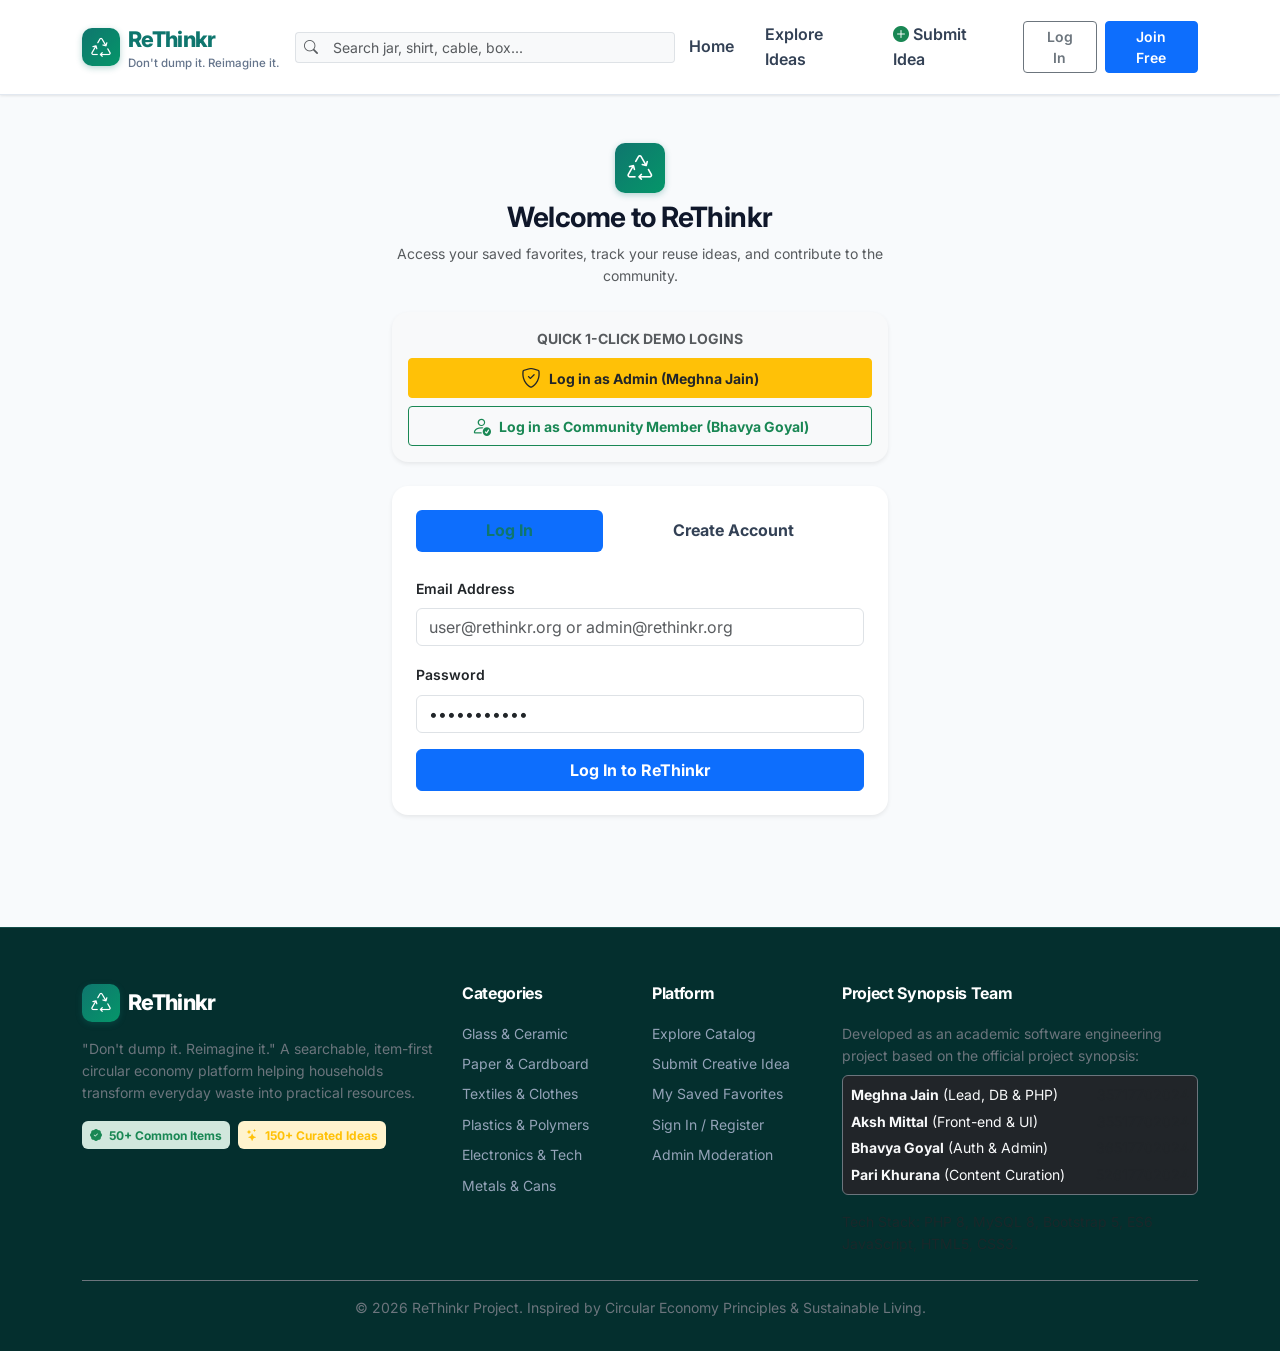
==== admin.html @ eb517bd3 "Initial commit: ReThinkr circular economy platform based on synopsis" ====
<!DOCTYPE html>
<html lang="en">
<head>
  <meta charset="UTF-8">
  <meta name="viewport" content="width=device-width, initial-scale=1.0">
  <title>ReThinkr - Don't dump it. Reimagine it.</title>
  <!-- Bootstrap 5 CSS -->
  <link href="https://cdn.jsdelivr.net/npm/bootstrap@5.3.2/dist/css/bootstrap.min.css" rel="stylesheet">
  <!-- Bootstrap Icons -->
  <link href="https://cdn.jsdelivr.net/npm/bootstrap-icons@1.11.3/font/bootstrap-icons.min.css" rel="stylesheet">
  <!-- Google Fonts: Inter -->
  <link rel="preconnect" href="https://fonts.googleapis.com">
  <link rel="preconnect" href="https://fonts.gstatic.com" crossorigin>
  <link href="https://fonts.googleapis.com/css2?family=Inter:wght@400;500;600;700;800&display=swap" rel="stylesheet">
  <!-- Custom Stylesheet -->
  <link rel="stylesheet" href="assets/css/style.css">
</head>
<body>

  <!-- Navigation Bar -->
  <nav class="navbar navbar-expand-lg navbar-rethinkr">
    <div class="container">
      <a class="navbar-brand d-flex align-items-center gap-2 text-decoration-none" href="index.html">
        <div class="brand-badge"><i class="bi bi-recycle"></i></div>
        <div>
          <span class="brand-title">ReThinkr</span>
          <span class="brand-tagline">Don't dump it. Reimagine it.</span>
        </div>
      </a>

      <button class="navbar-toggler" type="button" data-bs-toggle="collapse" data-bs-target="#navbarMain">
        <span class="navbar-toggler-icon"></span>
      </button>

      <div class="collapse navbar-collapse" id="navbarMain">
        <!-- Center Autocomplete Search Bar -->
        <div class="mx-auto my-2 my-lg-0 position-relative" style="max-width: 380px; width: 100%;">
          <div class="input-group input-group-sm">
            <span class="input-group-text bg-light border-end-0 text-muted"><i class="bi bi-search"></i></span>
            <input type="text" id="global-search-input" class="form-control bg-light border-start-0" placeholder="Search jar, shirt, cable, box..." autocomplete="off">
          </div>
          <div id="global-search-dropdown" class="autocomplete-dropdown"></div>
        </div>

        <ul class="navbar-nav ms-auto align-items-lg-center gap-1">
          <li class="nav-item">
            <a class="nav-link " href="index.html">Home</a>
          </li>
          <li class="nav-item">
            <a class="nav-link " href="search.html">Explore Ideas</a>
          </li>
          <li class="nav-item">
            <a class="nav-link " href="submit.html">
              <i class="bi bi-plus-circle-fill text-success me-1"></i>Submit Idea
            </a>
          </li>
          <li class="nav-item ms-lg-2 mt-2 mt-lg-0" id="nav-user-area">
            <!-- Populated dynamically by app.js -->
            <a href="login.html" class="btn btn-outline-secondary btn-sm px-3 fw-semibold">Log In</a>
          </li>
        </ul>
      </div>
    </div>
  </nav>
  <main>

  <div class="bg-white border-bottom py-4">
    <div class="container">
      <div class="d-flex justify-content-between align-items-center">
        <div>
          <span class="badge bg-warning text-dark fw-bold mb-1"><i class="bi bi-shield-check me-1"></i> Admin & Moderation Panel</span>
          <h2 class="fw-bold mb-0">System Dashboard & Quality Control</h2>
        </div>
        <a href="index.html" class="btn btn-outline-secondary btn-sm"><i class="bi bi-arrow-left me-1"></i> Back to Site</a>
      </div>
    </div>
  </div>

  <div class="container py-4">
    <!-- Stat Widgets -->
    <div class="row g-3 mb-4">
      <div class="col-6 col-lg-3">
        <div class="stat-widget">
          <div class="stat-widget-icon bg-primary-subtle text-primary">
            <i class="bi bi-box-seam"></i>
          </div>
          <div>
            <h3 class="fw-bold mb-0" id="admin-stat-items">52</h3>
            <span class="text-muted small">Cataloged Items</span>
          </div>
        </div>
      </div>

      <div class="col-6 col-lg-3">
        <div class="stat-widget">
          <div class="stat-widget-icon bg-success-subtle text-success">
            <i class="bi bi-lightbulb"></i>
          </div>
          <div>
            <h3 class="fw-bold mb-0" id="admin-stat-ideas">156</h3>
            <span class="text-muted small">Approved Ideas</span>
          </div>
        </div>
      </div>

      <div class="col-6 col-lg-3">
        <div class="stat-widget">
          <div class="stat-widget-icon bg-warning-subtle text-warning">
            <i class="bi bi-hourglass-split"></i>
          </div>
          <div>
            <h3 class="fw-bold mb-0" id="admin-stat-pending">0</h3>
            <span class="text-muted small">Pending Review</span>
          </div>
        </div>
      </div>

      <div class="col-6 col-lg-3">
        <div class="stat-widget">
          <div class="stat-widget-icon bg-info-subtle text-info">
            <i class="bi bi-people"></i>
          </div>
          <div>
            <h3 class="fw-bold mb-0">420+</h3>
            <span class="text-muted small">Registered Users</span>
          </div>
        </div>
      </div>
    </div>

    <div class="row g-4">
      <!-- Moderation Queue -->
      <div class="col-lg-8">
        <div class="card border-0 shadow-sm rounded-4 p-4">
          <div class="d-flex justify-content-between align-items-center mb-3">
            <h5 class="fw-bold mb-0"><i class="bi bi-check2-circle text-warning me-2"></i>Community Moderation Queue</h5>
            <span class="badge bg-light text-dark border">Agile Review</span>
          </div>
          <p class="text-muted small mb-3">
            Review user-submitted reuse and repair ideas. Once approved, the idea becomes immediately live and searchable across all filters.
          </p>
          <div id="admin-moderation-queue">
            <!-- Rendered dynamically by app.js -->
          </div>
        </div>
      </div>

      <!-- Category Breakdown & Catalog Stats -->
      <div class="col-lg-4">
        <div class="card border-0 shadow-sm rounded-4 p-4 mb-4">
          <h5 class="fw-bold mb-3"><i class="bi bi-pie-chart text-primary me-2"></i>Category Distribution</h5>
          <div id="admin-category-dist">
            <!-- Progress bars rendered by app.js -->
          </div>
        </div>

        <div class="card border-0 shadow-sm rounded-4 p-4 bg-light">
          <h6 class="fw-bold mb-2"><i class="bi bi-info-circle me-1"></i> Project Synopsis Note</h6>
          <p class="small text-muted mb-0">
            Meghna Jain (Project Lead), Aksh Mittal (Front End), Bhavya Goyal (Auth & Moderation), and Pari Khurana (Curated Database). Module 6: Admin & Moderation handles item management and approves/rejects submissions.
          </p>
        </div>
      </div>
    </div>
  </div>

  </main>

  <!-- Footer -->
  <footer class="footer-rethinkr">
    <div class="container">
      <div class="row g-4 mb-4">
        <div class="col-lg-4">
          <div class="d-flex align-items-center gap-2 mb-3">
            <div class="brand-badge"><i class="bi bi-recycle"></i></div>
            <span class="brand-title text-white">ReThinkr</span>
          </div>
          <p class="text-secondary small mb-3">
            "Don't dump it. Reimagine it." A searchable, item-first circular economy platform helping households transform everyday waste into practical resources.
          </p>
          <div class="d-flex gap-2">
            <span class="badge bg-success-subtle text-success p-2"><i class="bi bi-patch-check-fill me-1"></i> 50+ Common Items</span>
            <span class="badge bg-warning-subtle text-warning p-2"><i class="bi bi-stars me-1"></i> 150+ Curated Ideas</span>
          </div>
        </div>

        <div class="col-6 col-md-3 col-lg-2">
          <h6>Categories</h6>
          <ul class="list-unstyled small">
            <li class="mb-2"><a href="search.html?category=glass">Glass & Ceramic</a></li>
            <li class="mb-2"><a href="search.html?category=paper">Paper & Cardboard</a></li>
            <li class="mb-2"><a href="search.html?category=textiles">Textiles & Clothes</a></li>
            <li class="mb-2"><a href="search.html?category=plastics">Plastics & Polymers</a></li>
            <li class="mb-2"><a href="search.html?category=electronics">Electronics & Tech</a></li>
            <li class="mb-2"><a href="search.html?category=metals">Metals & Cans</a></li>
          </ul>
        </div>

        <div class="col-6 col-md-3 col-lg-2">
          <h6>Platform</h6>
          <ul class="list-unstyled small">
            <li class="mb-2"><a href="search.html">Explore Catalog</a></li>
            <li class="mb-2"><a href="submit.html">Submit Creative Idea</a></li>
            <li class="mb-2"><a href="profile.html">My Saved Favorites</a></li>
            <li class="mb-2"><a href="login.html">Sign In / Register</a></li>
            <li class="mb-2"><a href="admin.html">Admin Moderation</a></li>
          </ul>
        </div>

        <div class="col-lg-4">
          <h6>Project Synopsis Team</h6>
          <p class="text-secondary small mb-2">Developed as an academic software engineering project based on the official project synopsis:</p>
          <div class="card bg-dark border-secondary p-2 small text-light mb-3">
            <div class="d-flex justify-content-between mb-1">
              <span><b>Meghna Jain</b> (Lead, DB & PHP)</span>
              <span class="text-muted">35717702024</span>
            </div>
            <div class="d-flex justify-content-between mb-1">
              <span><b>Aksh Mittal</b> (Front-end & UI)</span>
              <span class="text-muted">35517702024</span>
            </div>
            <div class="d-flex justify-content-between mb-1">
              <span><b>Bhavya Goyal</b> (Auth & Admin)</span>
              <span class="text-muted">36517702024</span>
            </div>
            <div class="d-flex justify-content-between">
              <span><b>Pari Khurana</b> (Content Curation)</span>
              <span class="text-muted">52617702024</span>
            </div>
          </div>
          <div class="small text-muted">
            Tech Stack: PHP 8, MySQL 8, Bootstrap 5, ES6 JavaScript, HTML5, CSS3.
          </div>
        </div>
      </div>

      <div class="border-top border-secondary pt-3 text-center small text-secondary">
        &copy; 2026 ReThinkr Project. Inspired by Circular Economy Principles & Sustainable Living.
      </div>
    </div>
  </footer>

  <!-- Bootstrap 5 JS Bundle -->
  <script src="https://cdn.jsdelivr.net/npm/bootstrap@5.3.2/dist/js/bootstrap.bundle.min.js"></script>
  <!-- Application Core Script -->
  <script src="data/items_data.js"></script>
  <script src="assets/js/app.js"></script>
</body>
</html>
---- assets/css/style.css ----
/* ReThinkr - Don't dump it. Reimagine it.
   Official Design System & Stylesheet */

:root {
  --primary-color: #0f766e;        /* Deep Teal */
  --primary-hover: #115e59;
  --secondary-color: #059669;      /* Emerald Green */
  --secondary-hover: #047857;
  --accent-color: #d97706;         /* Warm Amber */
  --accent-soft: #fef3c7;
  --bg-main: #f8fafc;              /* Soft Cool Gray */
  --bg-surface: #ffffff;
  --text-main: #0f172a;            /* Slate 900 */
  --text-muted: #64748b;           /* Slate 500 */
  --border-color: #e2e8f0;
  --border-focus: #0f766e;
  --shadow-sm: 0 1px 3px rgba(0,0,0,0.06), 0 1px 2px rgba(0,0,0,0.04);
  --shadow-md: 0 4px 6px -1px rgba(0,0,0,0.08), 0 2px 4px -1px rgba(0,0,0,0.04);
  --shadow-lg: 0 10px 15px -3px rgba(0,0,0,0.08), 0 4px 6px -2px rgba(0,0,0,0.03);
  --radius-sm: 8px;
  --radius-md: 12px;
  --radius-lg: 16px;
  --radius-pill: 9999px;
  --font-family: 'Inter', system-ui, -apple-system, BlinkMacSystemFont, 'Segoe UI', Roboto, sans-serif;
}

body {
  font-family: var(--font-family);
  background-color: var(--bg-main);
  color: var(--text-main);
  line-height: 1.6;
  min-height: 100vh;
  display: flex;
  flex-direction: column;
}

main {
  flex: 1;
}

/* Typography Enhancements */
h1, h2, h3, h4, h5, h6 {
  color: var(--text-main);
  font-weight: 700;
  letter-spacing: -0.02em;
}

/* Navbar */
.navbar-rethinkr {
  background-color: #ffffff;
  border-bottom: 1px solid var(--border-color);
  padding: 0.85rem 0;
  box-shadow: var(--shadow-sm);
  position: sticky;
  top: 0;
  z-index: 1030;
}

.brand-badge {
  background: linear-gradient(135deg, var(--primary-color), var(--secondary-color));
  color: white;
  width: 38px;
  height: 38px;
  border-radius: 10px;
  display: inline-flex;
  align-items: center;
  justify-content: center;
  font-size: 1.25rem;
  box-shadow: 0 2px 6px rgba(15, 118, 110, 0.3);
}

.brand-title {
  font-size: 1.35rem;
  font-weight: 800;
  color: var(--primary-color);
  letter-spacing: -0.03em;
}

.brand-tagline {
  font-size: 0.72rem;
  color: var(--text-muted);
  font-weight: 500;
  display: block;
  margin-top: -3px;
}

.nav-link {
  font-weight: 600;
  color: #334155 !important;
  padding: 0.5rem 0.85rem !important;
  border-radius: var(--radius-sm);
  transition: all 0.2s ease;
}

.nav-link:hover, .nav-link.active {
  color: var(--primary-color) !important;
  background-color: #f0fdfa;
}

/* Hero Section */
.hero-section {
  background: linear-gradient(135deg, #042f2e 0%, #0f766e 60%, #0d9488 100%);
  color: #ffffff;
  padding: 4.5rem 0 3.5rem;
  position: relative;
  overflow: hidden;
}

.hero-section::before {
  content: "";
  position: absolute;
  top: 0;
  left: 0;
  right: 0;
  bottom: 0;
  background: radial-gradient(circle at 80% 20%, rgba(52, 211, 153, 0.15) 0%, transparent 60%);
  pointer-events: none;
}

.hero-badge {
  background: rgba(255, 255, 255, 0.15);
  backdrop-filter: blur(8px);
  border: 1px solid rgba(255, 255, 255, 0.25);
  color: #a7f3d0;
  padding: 0.35rem 0.9rem;
  border-radius: var(--radius-pill);
  font-size: 0.85rem;
  font-weight: 600;
  display: inline-flex;
  align-items: center;
  gap: 0.5rem;
  margin-bottom: 1.25rem;
}

.hero-title {
  font-size: 2.85rem;
  font-weight: 800;
  color: #ffffff;
  line-height: 1.15;
  margin-bottom: 1.25rem;
}

.hero-search-box {
  background: #ffffff;
  border-radius: var(--radius-pill);
  padding: 0.45rem 0.5rem 0.45rem 1.25rem;
  box-shadow: 0 10px 25px -5px rgba(0, 0, 0, 0.25);
  display: flex;
  align-items: center;
  max-width: 680px;
}

.hero-search-box input {
  border: none;
  outline: none;
  box-shadow: none;
  font-size: 1.05rem;
  color: var(--text-main);
  background: transparent;
  flex: 1;
}

.hero-search-box input::placeholder {
  color: #94a3b8;
}

.hero-search-btn {
  background: var(--accent-color);
  color: white;
  border: none;
  border-radius: var(--radius-pill);
  padding: 0.75rem 1.5rem;
  font-weight: 600;
  transition: all 0.2s;
}

.hero-search-btn:hover {
  background: #b45309;
  color: white;
  transform: scale(1.02);
}

/* Stat Cards in Hero */
.hero-stat-pill {
  background: rgba(255, 255, 255, 0.12);
  border: 1px solid rgba(255, 255, 255, 0.15);
  border-radius: var(--radius-md);
  padding: 0.85rem 1.25rem;
  color: white;
  backdrop-filter: blur(6px);
}

.hero-stat-pill .num {
  font-size: 1.6rem;
  font-weight: 800;
  color: #fef08a;
  line-height: 1;
}

.hero-stat-pill .label {
  font-size: 0.8rem;
  color: #e2e8f0;
  margin-top: 0.25rem;
  text-transform: uppercase;
  letter-spacing: 0.05em;
}

/* Cards */
.rethinkr-card {
  background: var(--bg-surface);
  border: 1px solid var(--border-color);
  border-radius: var(--radius-md);
  box-shadow: var(--shadow-sm);
  transition: transform 0.2s ease, box-shadow 0.2s ease, border-color 0.2s ease;
  overflow: hidden;
  height: 100%;
  display: flex;
  flex-direction: column;
}

.rethinkr-card:hover {
  transform: translateY(-4px);
  box-shadow: var(--shadow-md);
  border-color: #cbd5e1;
}

.card-img-wrap {
  position: relative;
  height: 190px;
  background-color: #e2e8f0;
  overflow: hidden;
}

.card-img-wrap img {
  width: 100%;
  height: 100%;
  object-fit: cover;
  transition: transform 0.3s ease;
}

.rethinkr-card:hover .card-img-wrap img {
  transform: scale(1.04);
}

.card-category-badge {
  position: absolute;
  top: 12px;
  left: 12px;
  background: rgba(15, 23, 42, 0.75);
  backdrop-filter: blur(4px);
  color: #ffffff;
  padding: 0.25rem 0.65rem;
  border-radius: var(--radius-pill);
  font-size: 0.75rem;
  font-weight: 600;
}

.card-type-badge {
  position: absolute;
  top: 12px;
  right: 12px;
  padding: 0.25rem 0.65rem;
  border-radius: var(--radius-pill);
  font-size: 0.75rem;
  font-weight: 700;
  text-transform: uppercase;
  letter-spacing: 0.04em;
}

.badge-reuse {
  background-color: #059669;
  color: #ffffff;
}

.badge-repair {
  background-color: #4f46e5;
  color: #ffffff;
}

.badge-recycle {
  background-color: #d97706;
  color: #ffffff;
}

/* Category Grid Tiles */
.category-tile {
  background: #ffffff;
  border: 1px solid var(--border-color);
  border-radius: var(--radius-md);
  padding: 1.25rem 1rem;
  text-align: center;
  transition: all 0.2s ease;
  cursor: pointer;
  text-decoration: none;
  display: block;
  color: inherit;
}

.category-tile:hover {
  border-color: var(--primary-color);
  background-color: #f0fdfa;
  transform: translateY(-3px);
  box-shadow: var(--shadow-sm);
  color: var(--primary-color);
}

.category-icon-box {
  width: 52px;
  height: 52px;
  margin: 0 auto 0.75rem;
  border-radius: 12px;
  display: flex;
  align-items: center;
  justify-content: center;
  font-size: 1.5rem;
}

/* Badges for Meta */
.badge-meta {
  display: inline-flex;
  align-items: center;
  gap: 0.35rem;
  padding: 0.3rem 0.65rem;
  border-radius: var(--radius-sm);
  font-size: 0.78rem;
  font-weight: 600;
}

.badge-diff-easy {
  background-color: #dcfce7;
  color: #15803d;
}

.badge-diff-medium {
  background-color: #fef3c7;
  color: #b45309;
}

.badge-diff-advanced {
  background-color: #f3e8ff;
  color: #7e22ce;
}

.badge-cost-free {
  background-color: #ccfbf1;
  color: #0f766e;
}

.badge-cost-low {
  background-color: #e0f2fe;
  color: #0369a1;
}

.badge-cost-medium {
  background-color: #ffedd5;
  color: #c2410c;
}

/* Step Timeline */
.step-item {
  position: relative;
  padding-left: 2.75rem;
  margin-bottom: 1.75rem;
}

.step-item:last-child {
  margin-bottom: 0;
}

.step-item::before {
  content: "";
  position: absolute;
  left: 1.15rem;
  top: 2rem;
  bottom: -1rem;
  width: 2px;
  background-color: #e2e8f0;
}

.step-item:last-child::before {
  display: none;
}

.step-num {
  position: absolute;
  left: 0;
  top: 0;
  width: 2.35rem;
  height: 2.35rem;
  border-radius: 50%;
  background: var(--primary-color);
  color: white;
  display: flex;
  align-items: center;
  justify-content: center;
  font-weight: 700;
  font-size: 1rem;
  box-shadow: 0 2px 5px rgba(15, 118, 110, 0.35);
}

/* Interactive Materials Checklist */
.material-check-item {
  display: flex;
  align-items: center;
  gap: 0.75rem;
  padding: 0.65rem 0.85rem;
  background: #f8fafc;
  border: 1px solid var(--border-color);
  border-radius: var(--radius-sm);
  margin-bottom: 0.5rem;
  cursor: pointer;
  transition: all 0.15s ease;
  user-select: none;
}

.material-check-item:hover {
  background: #f1f5f9;
}

.material-check-item.checked {
  background: #ecfdf5;
  border-color: #a7f3d0;
  text-decoration: line-through;
  color: #065f46;
}

/* Filter Sidebar */
.filter-card {
  background: #ffffff;
  border: 1px solid var(--border-color);
  border-radius: var(--radius-md);
  padding: 1.25rem;
  box-shadow: var(--shadow-sm);
}

.filter-heading {
  font-size: 0.82rem;
  font-weight: 700;
  text-transform: uppercase;
  letter-spacing: 0.05em;
  color: var(--text-muted);
  margin-bottom: 0.75rem;
}

.pill-filter-group {
  display: flex;
  flex-wrap: wrap;
  gap: 0.4rem;
}

.pill-filter-btn {
  border: 1px solid var(--border-color);
  background: #ffffff;
  color: #475569;
  border-radius: var(--radius-pill);
  padding: 0.35rem 0.85rem;
  font-size: 0.82rem;
  font-weight: 600;
  cursor: pointer;
  transition: all 0.15s ease;
}

.pill-filter-btn:hover {
  background: #f1f5f9;
  border-color: #cbd5e1;
}

.pill-filter-btn.active {
  background: var(--primary-color);
  border-color: var(--primary-color);
  color: #ffffff;
}

/* Admin Dashboard Elements */
.stat-widget {
  background: #ffffff;
  border: 1px solid var(--border-color);
  border-radius: var(--radius-md);
  padding: 1.5rem;
  box-shadow: var(--shadow-sm);
  display: flex;
  align-items: center;
  gap: 1.25rem;
}

.stat-widget-icon {
  width: 56px;
  height: 56px;
  border-radius: 14px;
  display: flex;
  align-items: center;
  justify-content: center;
  font-size: 1.75rem;
}

/* Footer */
.footer-rethinkr {
  background-color: #042f2e;
  color: #cbd5e1;
  padding: 3.5rem 0 2rem;
  margin-top: 4rem;
  border-top: 1px solid #134e4a;
}

.footer-rethinkr h6 {
  color: #ffffff;
  font-weight: 700;
  margin-bottom: 1.25rem;
}

.footer-rethinkr a {
  color: #94a3b8;
  text-decoration: none;
  transition: color 0.2s;
}

.footer-rethinkr a:hover {
  color: #34d399;
}

/* Search Autocomplete Dropdown */
.autocomplete-dropdown {
  position: absolute;
  top: 100%;
  left: 0;
  right: 0;
  background: white;
  border: 1px solid var(--border-color);
  border-radius: var(--radius-md);
  box-shadow: var(--shadow-lg);
  margin-top: 6px;
  max-height: 320px;
  overflow-y: auto;
  z-index: 1050;
  display: none;
}

.autocomplete-item {
  padding: 0.75rem 1.25rem;
  display: flex;
  align-items: center;
  gap: 0.75rem;
  cursor: pointer;
  border-bottom: 1px solid #f1f5f9;
  color: var(--text-main);
  text-decoration: none;
}

.autocomplete-item:hover {
  background: #f0fdfa;
  color: var(--primary-color);
}
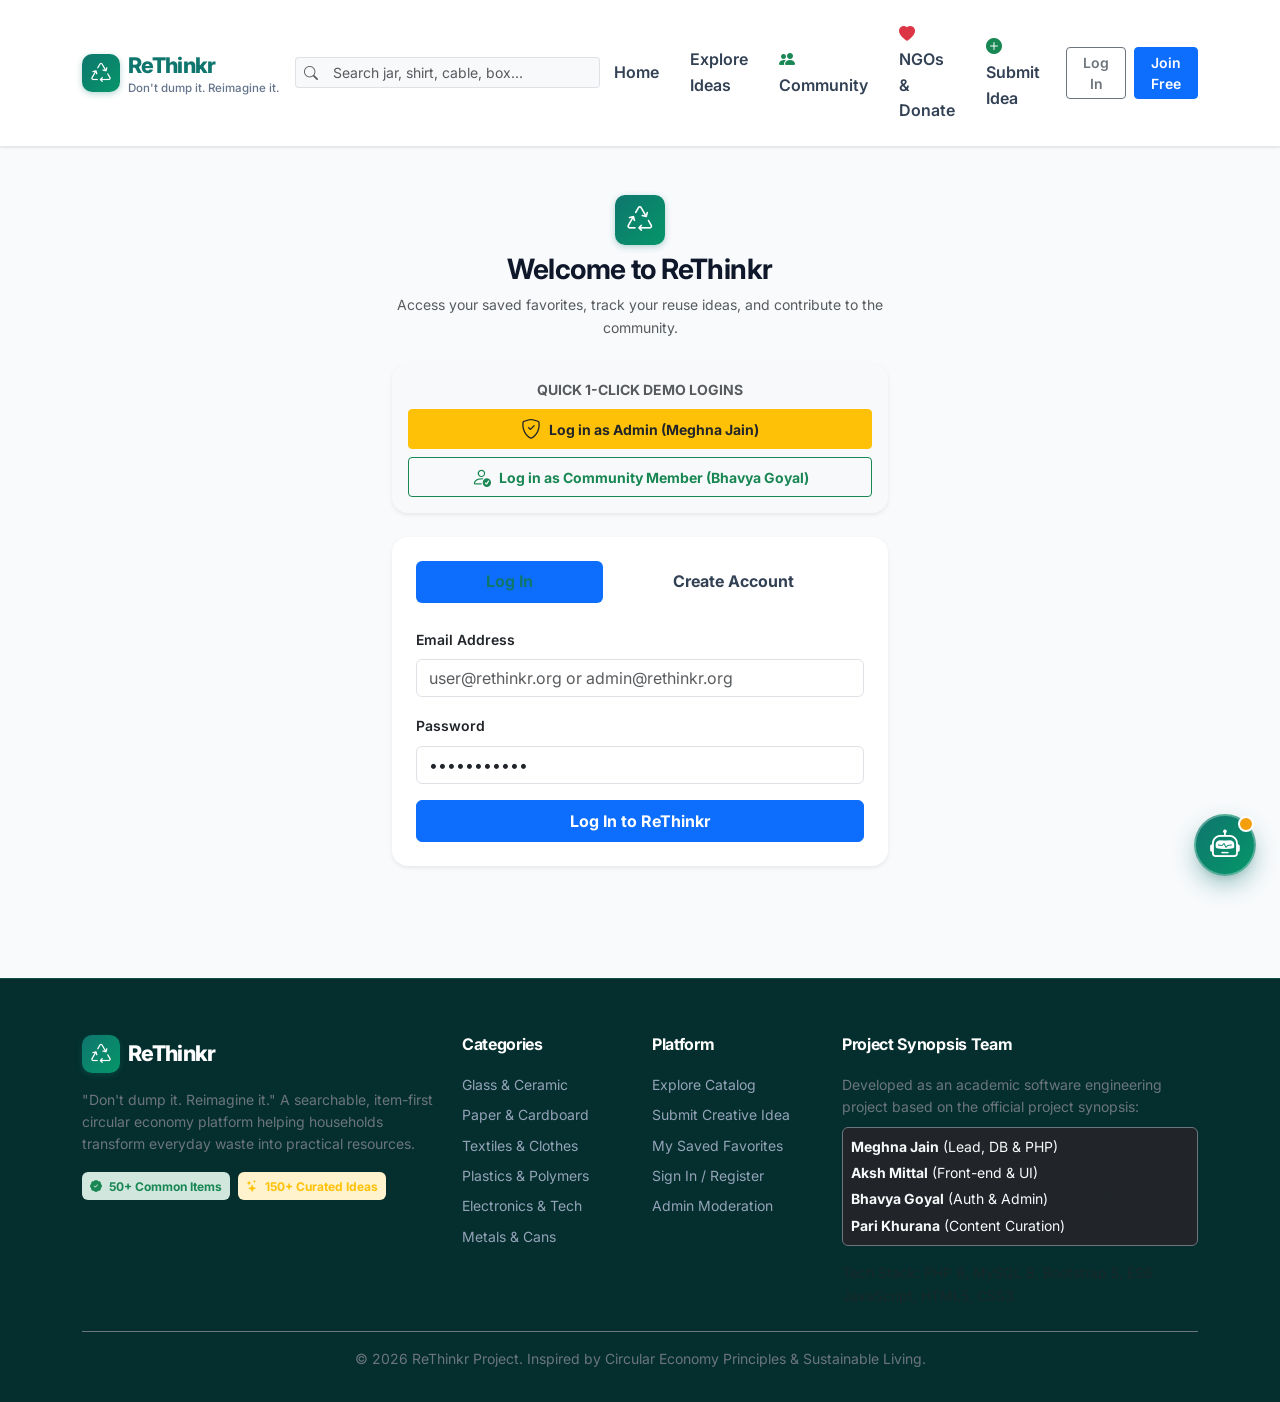
==== commit 76a00d9d: "Add AI Chatbot, Community Ideas column, and NGOs & Donations module" ====
--- a/admin.html
+++ b/admin.html
@@ -50,6 +50,12 @@
             <a class="nav-link " href="search.html">Explore Ideas</a>
           </li>
           <li class="nav-item">
+            <a class="nav-link" href="community.html"><i class="bi bi-people-fill text-success me-1"></i>Community</a>
+          </li>
+          <li class="nav-item">
+            <a class="nav-link" href="ngo.html"><i class="bi bi-heart-fill text-danger me-1"></i>NGOs & Donate</a>
+          </li>
+          <li class="nav-item">
             <a class="nav-link " href="submit.html">
               <i class="bi bi-plus-circle-fill text-success me-1"></i>Submit Idea
             </a>
@@ -244,6 +250,7 @@
   <script src="https://cdn.jsdelivr.net/npm/bootstrap@5.3.2/dist/js/bootstrap.bundle.min.js"></script>
   <!-- Application Core Script -->
   <script src="data/items_data.js"></script>
+  <script src="data/ngo_data.js"></script>
   <script src="assets/js/app.js"></script>
 </body>
 </html>
--- a/assets/css/style.css
+++ b/assets/css/style.css
@@ -550,3 +550,278 @@
   background: #f0fdfa;
   color: var(--primary-color);
 }
+
+/* ============================================================
+   AI ECO-CHATBOT WIDGET
+   ============================================================ */
+.chatbot-fab {
+  position: fixed;
+  bottom: 24px;
+  right: 24px;
+  width: 62px;
+  height: 62px;
+  border-radius: 50%;
+  background: linear-gradient(135deg, #0f766e 0%, #059669 100%);
+  color: white;
+  display: flex;
+  align-items: center;
+  justify-content: center;
+  font-size: 1.85rem;
+  box-shadow: 0 10px 25px -3px rgba(15, 118, 110, 0.45), 0 4px 6px -2px rgba(0, 0, 0, 0.1);
+  cursor: pointer;
+  z-index: 1080;
+  transition: all 0.25s cubic-bezier(0.175, 0.885, 0.32, 1.275);
+  border: 2px solid rgba(255, 255, 255, 0.3);
+}
+
+.chatbot-fab:hover {
+  transform: scale(1.08) translateY(-2px);
+  box-shadow: 0 14px 28px rgba(15, 118, 110, 0.5);
+  color: #a7f3d0;
+}
+
+.chatbot-fab-badge {
+  position: absolute;
+  top: 0;
+  right: 0;
+  width: 16px;
+  height: 16px;
+  background-color: #f59e0b;
+  border: 2px solid white;
+  border-radius: 50%;
+}
+
+.chatbot-window {
+  position: fixed;
+  bottom: 96px;
+  right: 24px;
+  width: 390px;
+  max-width: calc(100vw - 32px);
+  height: 570px;
+  max-height: calc(100vh - 120px);
+  background: #ffffff;
+  border-radius: 20px;
+  box-shadow: 0 20px 40px -5px rgba(15, 23, 42, 0.22), 0 0 0 1px rgba(15, 23, 42, 0.08);
+  display: flex;
+  flex-direction: column;
+  overflow: hidden;
+  z-index: 1080;
+  transition: all 0.25s ease;
+  transform-origin: bottom right;
+}
+
+.chatbot-window.hidden {
+  opacity: 0;
+  transform: scale(0.85) translateY(20px);
+  pointer-events: none;
+}
+
+.chatbot-header {
+  background: linear-gradient(135deg, #042f2e 0%, #0f766e 100%);
+  color: white;
+  padding: 1rem 1.25rem;
+  display: flex;
+  align-items: center;
+  justify-content: space-between;
+  border-bottom: 1px solid rgba(255, 255, 255, 0.1);
+}
+
+.chatbot-body {
+  flex: 1;
+  padding: 1rem;
+  overflow-y: auto;
+  background-color: #f8fafc;
+  display: flex;
+  flex-direction: column;
+  gap: 0.85rem;
+}
+
+.chat-bubble {
+  max-width: 82%;
+  padding: 0.75rem 1rem;
+  border-radius: 16px;
+  font-size: 0.88rem;
+  line-height: 1.45;
+  word-break: break-word;
+}
+
+.chat-bubble-bot {
+  background: #ffffff;
+  color: var(--text-main);
+  border: 1px solid var(--border-color);
+  border-bottom-left-radius: 4px;
+  box-shadow: 0 1px 2px rgba(0,0,0,0.04);
+}
+
+.chat-bubble-user {
+  background: var(--primary-color);
+  color: #ffffff;
+  align-self: flex-end;
+  border-bottom-right-radius: 4px;
+}
+
+.chat-quick-chips {
+  padding: 0.5rem 0.85rem;
+  background: #ffffff;
+  border-top: 1px solid var(--border-color);
+  display: flex;
+  gap: 0.4rem;
+  overflow-x: auto;
+  white-space: nowrap;
+}
+
+.chat-quick-chip {
+  background: #f1f5f9;
+  border: 1px solid #e2e8f0;
+  border-radius: var(--radius-pill);
+  padding: 0.3rem 0.75rem;
+  font-size: 0.76rem;
+  font-weight: 600;
+  color: #334155;
+  cursor: pointer;
+  transition: all 0.15s;
+}
+
+.chat-quick-chip:hover {
+  background: #e0f2fe;
+  color: #0369a1;
+  border-color: #bae6fd;
+}
+
+.chatbot-footer {
+  padding: 0.75rem 1rem;
+  background: #ffffff;
+  border-top: 1px solid var(--border-color);
+}
+
+.typing-dot {
+  display: inline-block;
+  width: 6px;
+  height: 6px;
+  border-radius: 50%;
+  background: #94a3b8;
+  margin-right: 3px;
+  animation: typingBounce 1.2s infinite ease-in-out;
+}
+.typing-dot:nth-child(2) { animation-delay: 0.2s; }
+.typing-dot:nth-child(3) { animation-delay: 0.4s; }
+
+@keyframes typingBounce {
+  0%, 80%, 100% { transform: translateY(0); }
+  40% { transform: translateY(-6px); }
+}
+
+/* ============================================================
+   COMMUNITY FEED & SCROLL COLUMN
+   ============================================================ */
+.community-feed-box {
+  max-height: 720px;
+  overflow-y: auto;
+  padding-right: 6px;
+}
+
+.community-feed-box::-webkit-scrollbar {
+  width: 6px;
+}
+.community-feed-box::-webkit-scrollbar-thumb {
+  background: #cbd5e1;
+  border-radius: 4px;
+}
+
+.community-post {
+  background: #ffffff;
+  border: 1px solid var(--border-color);
+  border-radius: var(--radius-md);
+  padding: 1.25rem;
+  margin-bottom: 1rem;
+  box-shadow: var(--shadow-sm);
+  transition: all 0.2s ease;
+}
+
+.community-post:hover {
+  border-color: #cbd5e1;
+  box-shadow: var(--shadow-md);
+}
+
+.community-submit-card {
+  background: linear-gradient(180deg, #ffffff 0%, #f0fdfa 100%);
+  border: 2px dashed #0f766e;
+  border-radius: var(--radius-lg);
+  padding: 1.5rem;
+}
+
+/* ============================================================
+   NGO & DONATIONS MODULE
+   ============================================================ */
+.ngo-card {
+  background: #ffffff;
+  border: 1px solid var(--border-color);
+  border-radius: var(--radius-lg);
+  box-shadow: var(--shadow-sm);
+  transition: all 0.2s ease;
+  overflow: hidden;
+  height: 100%;
+  display: flex;
+  flex-direction: column;
+}
+
+.ngo-card:hover {
+  transform: translateY(-4px);
+  box-shadow: var(--shadow-md);
+  border-color: #059669;
+}
+
+.ngo-header-banner {
+  padding: 1.25rem;
+  display: flex;
+  align-items: center;
+  gap: 1rem;
+}
+
+.ngo-logo-box {
+  width: 58px;
+  height: 58px;
+  border-radius: 14px;
+  display: flex;
+  align-items: center;
+  justify-content: center;
+  font-size: 1.85rem;
+  flex-shrink: 0;
+}
+
+.ngo-tag {
+  background: #f1f5f9;
+  color: #334155;
+  border-radius: var(--radius-pill);
+  padding: 0.25rem 0.65rem;
+  font-size: 0.74rem;
+  font-weight: 600;
+  display: inline-block;
+  margin: 2px;
+}
+
+.donation-pill-amount {
+  border: 2px solid var(--border-color);
+  background: #ffffff;
+  border-radius: 12px;
+  padding: 0.75rem 1.25rem;
+  font-weight: 700;
+  font-size: 1.15rem;
+  color: #0f172a;
+  cursor: pointer;
+  transition: all 0.15s;
+}
+
+.donation-pill-amount:hover, .donation-pill-amount.active {
+  border-color: var(--secondary-color);
+  background: #ecfdf5;
+  color: #065f46;
+}
+
+.donor-receipt-frame {
+  border: 3px double #059669;
+  background: #ffffff;
+  padding: 2rem;
+  border-radius: 12px;
+  position: relative;
+}
